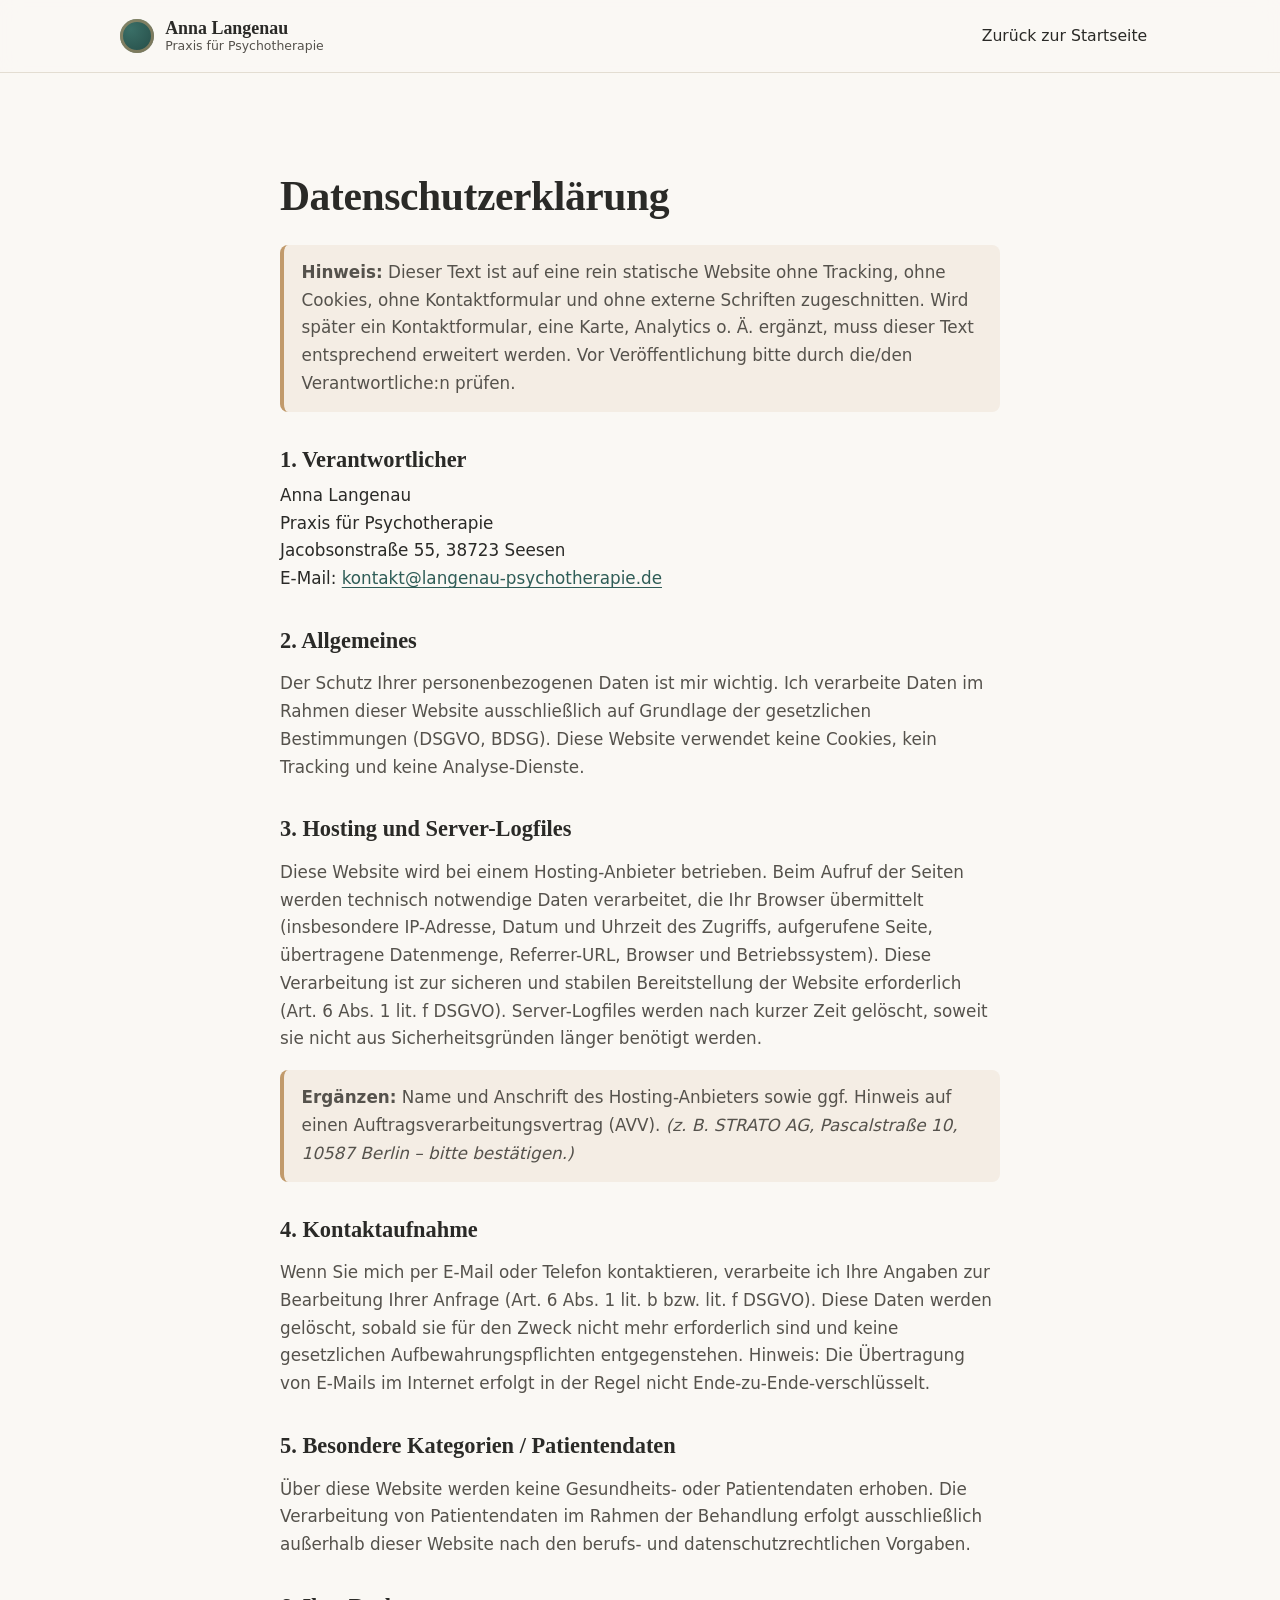
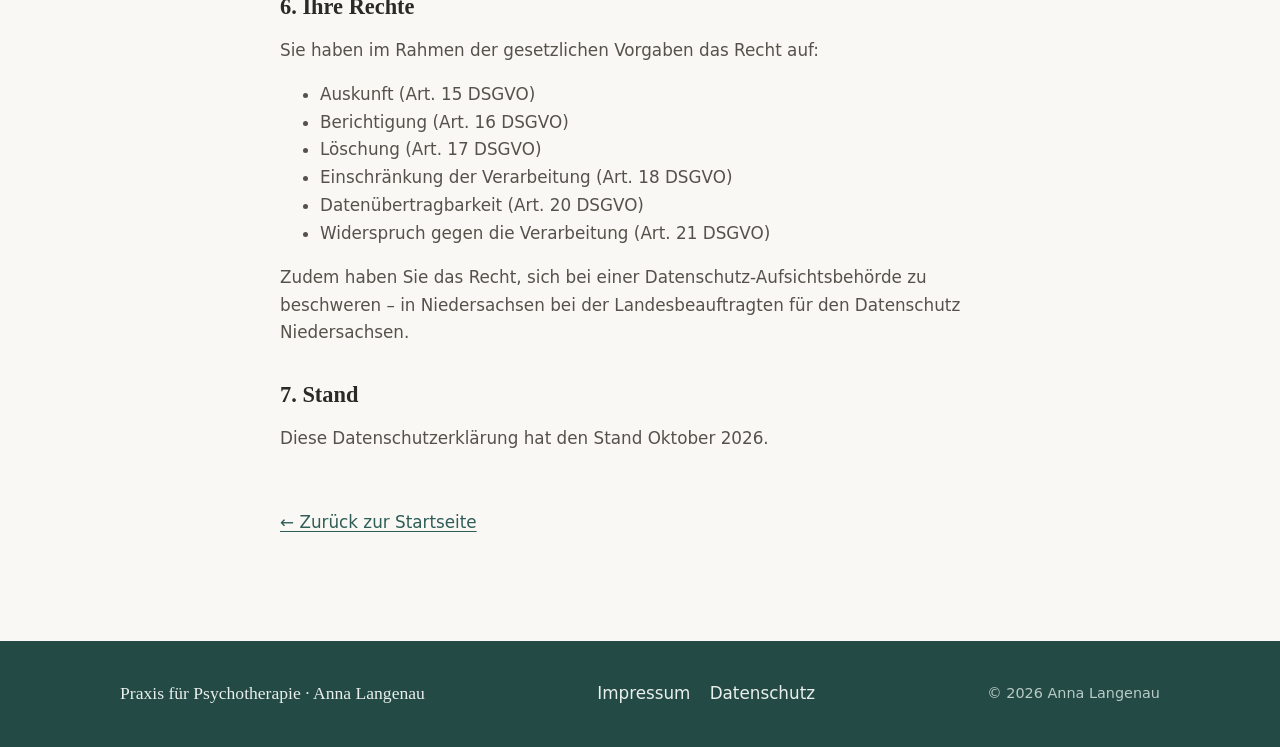
==== datenschutz.html @ 9ec51051 "Statische Website: Startseite, Impressum, Datenschutz Dependency-freier HTML/CSS/JS-Nachbau der Prax" ====
<!DOCTYPE html>
<html lang="de">
<head>
  <meta charset="UTF-8" />
  <meta name="viewport" content="width=device-width, initial-scale=1.0" />
  <title>Datenschutz · Praxis für Psychotherapie Anna Langenau</title>
  <meta name="description" content="Datenschutzerklärung der Praxis für Psychotherapie Anna Langenau, Seesen." />
  <meta name="robots" content="index, follow" />
  <meta name="theme-color" content="#2f5d57" />
  <link rel="icon" href="assets/favicon.svg" type="image/svg+xml" />
  <link rel="stylesheet" href="css/style.css" />
</head>
<body>
  <a class="skip-link" href="#main">Zum Inhalt springen</a>

  <header class="site-header" id="top">
    <div class="wrap header-inner">
      <a class="brand" href="index.html" aria-label="Zur Startseite">
        <span class="brand-mark" aria-hidden="true"></span>
        <span class="brand-text">
          <strong>Anna Langenau</strong>
          <small>Praxis für Psychotherapie</small>
        </span>
      </a>
      <nav class="site-nav" aria-label="Hauptnavigation">
        <ul><li><a href="index.html">Zurück zur Startseite</a></li></ul>
      </nav>
    </div>
  </header>

  <main id="main" class="legal">
    <div class="wrap">
      <h1>Datenschutzerklärung</h1>

      <p class="todo">
        <strong>Hinweis:</strong> Dieser Text ist auf eine rein statische Website
        ohne Tracking, ohne Cookies, ohne Kontaktformular und ohne externe Schriften
        zugeschnitten. Wird später ein Kontaktformular, eine Karte, Analytics o.&nbsp;Ä.
        ergänzt, muss dieser Text entsprechend erweitert werden. Vor Veröffentlichung
        bitte durch die/den Verantwortliche:n prüfen.
      </p>

      <h2>1. Verantwortlicher</h2>
      <address>
        Anna Langenau<br />
        Praxis für Psychotherapie<br />
        Jacobsonstraße 55, 38723 Seesen<br />
        E-Mail: <a href="mailto:kontakt@langenau-psychotherapie.de">kontakt@langenau-psychotherapie.de</a>
      </address>

      <h2>2. Allgemeines</h2>
      <p>
        Der Schutz Ihrer personenbezogenen Daten ist mir wichtig. Ich verarbeite Daten
        im Rahmen dieser Website ausschließlich auf Grundlage der gesetzlichen
        Bestimmungen (DSGVO, BDSG). Diese Website verwendet keine Cookies, kein
        Tracking und keine Analyse-Dienste.
      </p>

      <h2>3. Hosting und Server-Logfiles</h2>
      <p>
        Diese Website wird bei einem Hosting-Anbieter betrieben. Beim Aufruf der Seiten
        werden technisch notwendige Daten verarbeitet, die Ihr Browser übermittelt
        (insbesondere IP-Adresse, Datum und Uhrzeit des Zugriffs, aufgerufene Seite,
        übertragene Datenmenge, Referrer-URL, Browser und Betriebssystem). Diese
        Verarbeitung ist zur sicheren und stabilen Bereitstellung der Website
        erforderlich (Art.&nbsp;6 Abs.&nbsp;1 lit.&nbsp;f DSGVO). Server-Logfiles werden
        nach kurzer Zeit gelöscht, soweit sie nicht aus Sicherheitsgründen länger
        benötigt werden.
      </p>
      <p class="todo">
        <strong>Ergänzen:</strong> Name und Anschrift des Hosting-Anbieters sowie ggf.
        Hinweis auf einen Auftragsverarbeitungsvertrag (AVV).
        <em>(z.&nbsp;B. STRATO AG, Pascalstraße 10, 10587 Berlin – bitte bestätigen.)</em>
      </p>

      <h2>4. Kontaktaufnahme</h2>
      <p>
        Wenn Sie mich per E-Mail oder Telefon kontaktieren, verarbeite ich Ihre Angaben
        zur Bearbeitung Ihrer Anfrage (Art.&nbsp;6 Abs.&nbsp;1 lit.&nbsp;b bzw.
        lit.&nbsp;f DSGVO). Diese Daten werden gelöscht, sobald sie für den Zweck nicht
        mehr erforderlich sind und keine gesetzlichen Aufbewahrungspflichten
        entgegenstehen. Hinweis: Die Übertragung von E-Mails im Internet erfolgt in der
        Regel nicht Ende-zu-Ende-verschlüsselt.
      </p>

      <h2>5. Besondere Kategorien / Patientendaten</h2>
      <p>
        Über diese Website werden keine Gesundheits- oder Patientendaten erhoben. Die
        Verarbeitung von Patientendaten im Rahmen der Behandlung erfolgt ausschließlich
        außerhalb dieser Website nach den berufs- und datenschutzrechtlichen Vorgaben.
      </p>

      <h2>6. Ihre Rechte</h2>
      <p>Sie haben im Rahmen der gesetzlichen Vorgaben das Recht auf:</p>
      <ul>
        <li>Auskunft (Art.&nbsp;15 DSGVO)</li>
        <li>Berichtigung (Art.&nbsp;16 DSGVO)</li>
        <li>Löschung (Art.&nbsp;17 DSGVO)</li>
        <li>Einschränkung der Verarbeitung (Art.&nbsp;18 DSGVO)</li>
        <li>Datenübertragbarkeit (Art.&nbsp;20 DSGVO)</li>
        <li>Widerspruch gegen die Verarbeitung (Art.&nbsp;21 DSGVO)</li>
      </ul>
      <p>
        Zudem haben Sie das Recht, sich bei einer Datenschutz-Aufsichtsbehörde zu
        beschweren – in Niedersachsen bei der Landesbeauftragten für den Datenschutz
        Niedersachsen.
      </p>

      <h2>7. Stand</h2>
      <p>Diese Datenschutzerklärung hat den Stand Oktober 2026.</p>

      <a class="back-link" href="index.html">&larr; Zurück zur Startseite</a>
    </div>
  </main>

  <footer class="site-footer">
    <div class="wrap footer-inner">
      <p class="footer-brand">Praxis für Psychotherapie · Anna Langenau</p>
      <nav aria-label="Rechtliches">
        <ul class="footer-nav">
          <li><a href="impressum.html">Impressum</a></li>
          <li><a href="datenschutz.html">Datenschutz</a></li>
        </ul>
      </nav>
      <p class="footer-copy">&copy; <span id="year">2026</span> Anna Langenau</p>
    </div>
  </footer>
  <script src="js/main.js" defer></script>
</body>
</html>
---- css/style.css ----
/* ============================================================
   Praxis für Psychotherapie – Anna Langenau
   Statisches Stylesheet, dependency-frei (keine externen Fonts/CDNs).
   ============================================================ */

:root {
  /* Farbwelt: warm, ruhig, vertrauensvoll */
  --paper:      #faf8f4;
  --paper-2:    #f1ece3;
  --ink:        #2a2a27;
  --ink-soft:   #55524c;
  --primary:    #2f5d57;   /* gedämpftes Tannengrün */
  --primary-d:  #244a45;
  --primary-l:  #3a6f67;
  --accent:     #c19a6b;   /* warmer Sand */
  --line:       #e3ddd2;
  --white:      #ffffff;

  --maxw: 1080px;
  --radius: 14px;
  --shadow: 0 1px 2px rgba(42,42,39,.05), 0 8px 24px rgba(42,42,39,.06);

  --serif: "Iowan Old Style", "Palatino Linotype", Palatino, Georgia, "Times New Roman", serif;
  --sans: system-ui, -apple-system, "Segoe UI", Roboto, "Helvetica Neue", Arial, sans-serif;
}

@media (prefers-color-scheme: dark) {
  :root {
    --paper:    #1b1f1e;
    --paper-2:  #232a28;
    --ink:      #ece8e1;
    --ink-soft: #b9b4aa;
    --primary:  #7fb3aa;
    --primary-d:#6aa49a;
    --primary-l:#8fc0b7;
    --accent:   #d4ac7c;
    --line:     #343c3a;
    --white:    #232a28;
    --shadow: 0 1px 2px rgba(0,0,0,.3), 0 8px 24px rgba(0,0,0,.35);
  }
}

* { box-sizing: border-box; }

html { scroll-behavior: smooth; }
@media (prefers-reduced-motion: reduce) {
  html { scroll-behavior: auto; }
  * { animation: none !important; transition: none !important; }
}

body {
  margin: 0;
  font-family: var(--sans);
  color: var(--ink);
  background: var(--paper);
  line-height: 1.65;
  font-size: 1.05rem;
  -webkit-font-smoothing: antialiased;
  text-rendering: optimizeLegibility;
}

.wrap { width: 100%; max-width: var(--maxw); margin-inline: auto; padding-inline: 1.25rem; }

h1, h2, h3 { font-family: var(--serif); font-weight: 600; line-height: 1.15; color: var(--ink); }
h1 { font-size: clamp(2.1rem, 5vw, 3.4rem); letter-spacing: -.01em; }
h2 { font-size: clamp(1.6rem, 3.4vw, 2.3rem); margin: 0 0 .4em; }
h3 { font-size: 1.3rem; margin: 0 0 .5rem; }

a { color: var(--primary); text-underline-offset: 3px; }
a:hover { color: var(--primary-d); }

:focus-visible { outline: 3px solid var(--accent); outline-offset: 3px; border-radius: 4px; }

.eyebrow {
  text-transform: uppercase;
  letter-spacing: .14em;
  font-size: .78rem;
  font-weight: 600;
  color: var(--primary);
  margin: 0 0 .6rem;
}

/* ---------- Skip link ---------- */
.skip-link {
  position: absolute; left: -999px; top: 0; z-index: 100;
  background: var(--primary); color: #fff; padding: .7rem 1.1rem; border-radius: 0 0 8px 0;
}
.skip-link:focus { left: 0; }

/* ---------- Header ---------- */
.site-header {
  position: sticky; top: 0; z-index: 50;
  background: color-mix(in srgb, var(--paper) 88%, transparent);
  backdrop-filter: saturate(140%) blur(10px);
  border-bottom: 1px solid var(--line);
}
.header-inner { display: flex; align-items: center; justify-content: space-between; min-height: 72px; gap: 1rem; }

.brand { display: inline-flex; align-items: center; gap: .7rem; text-decoration: none; color: var(--ink); }
.brand-mark { width: 34px; height: 34px; border-radius: 50%;
  background: radial-gradient(circle at 32% 30%, var(--primary-l), var(--primary-d));
  box-shadow: inset 0 0 0 3px color-mix(in srgb, var(--accent) 55%, transparent); flex: none; }
.brand-text { display: flex; flex-direction: column; line-height: 1.1; }
.brand-text strong { font-family: var(--serif); font-size: 1.12rem; }
.brand-text small { color: var(--ink-soft); font-size: .78rem; }

.site-nav ul { list-style: none; display: flex; gap: .35rem; margin: 0; padding: 0; align-items: center; }
.site-nav a { text-decoration: none; color: var(--ink); padding: .55rem .8rem; border-radius: 8px; font-size: .98rem; }
.site-nav a:hover { background: var(--paper-2); color: var(--primary-d); }
.site-nav .nav-cta {
  background: var(--primary); color: #fff; margin-left: .3rem;
}
.site-nav .nav-cta:hover { background: var(--primary-d); color: #fff; }

.nav-toggle { display: none; background: none; border: 0; cursor: pointer; width: 44px; height: 44px; padding: 10px; }
.nav-toggle span { display: block; height: 2px; background: var(--ink); border-radius: 2px; margin: 5px 0; transition: transform .25s, opacity .25s; }
.nav-toggle[aria-expanded="true"] span:nth-child(1) { transform: translateY(7px) rotate(45deg); }
.nav-toggle[aria-expanded="true"] span:nth-child(2) { opacity: 0; }
.nav-toggle[aria-expanded="true"] span:nth-child(3) { transform: translateY(-7px) rotate(-45deg); }

/* ---------- Hero ---------- */
.hero {
  background:
    radial-gradient(1200px 500px at 80% -10%, color-mix(in srgb, var(--primary) 14%, transparent), transparent 60%),
    linear-gradient(180deg, var(--paper), var(--paper));
  padding: clamp(3rem, 8vw, 6.5rem) 0 clamp(2.5rem, 6vw, 5rem);
}
.hero-inner { max-width: 760px; }
.hero h1 { margin: 0 0 1.1rem; }
.lead { font-size: clamp(1.1rem, 2vw, 1.3rem); color: var(--ink-soft); max-width: 60ch; margin: 0 0 1.8rem; }
.hero-actions { display: flex; flex-wrap: wrap; gap: .8rem; }

.btn { display: inline-block; padding: .85rem 1.4rem; border-radius: 999px; font-weight: 600;
  text-decoration: none; transition: transform .15s, background .2s, box-shadow .2s; border: 1.5px solid transparent; }
.btn:active { transform: translateY(1px); }
.btn-primary { background: var(--primary); color: #fff; box-shadow: var(--shadow); }
.btn-primary:hover { background: var(--primary-d); color: #fff; }
.btn-ghost { border-color: var(--line); color: var(--ink); background: var(--white); }
.btn-ghost:hover { border-color: var(--primary); color: var(--primary-d); }

/* ---------- Sections ---------- */
.section { padding: clamp(3rem, 7vw, 5.5rem) 0; }
.section-alt { background: var(--paper-2); }
.section-head { max-width: 60ch; margin: 0 0 2.4rem; }

/* ---------- Cards ---------- */
.cards { display: grid; gap: 1.4rem; grid-template-columns: repeat(auto-fit, minmax(280px, 1fr)); }
.card {
  background: var(--white); border: 1px solid var(--line); border-radius: var(--radius);
  padding: 1.8rem 1.6rem; box-shadow: var(--shadow); position: relative; overflow: hidden;
}
.card::before { content: ""; position: absolute; inset: 0 0 auto 0; height: 4px;
  background: linear-gradient(90deg, var(--primary), var(--accent)); }
.card h3 { color: var(--primary-d); margin-top: .3rem; }
.card p { margin: 0 0 .9rem; color: var(--ink-soft); }
.card p:last-child { margin-bottom: 0; }

/* ---------- Über mich ---------- */
.about { display: grid; gap: 2.4rem; grid-template-columns: 1.6fr 1fr; align-items: start; }
.about-text p { color: var(--ink-soft); }
.about-aside { background: var(--white); border: 1px solid var(--line); border-radius: var(--radius);
  padding: 1.6rem; box-shadow: var(--shadow); }
.about-aside h3 { color: var(--primary-d); }
.facts { list-style: none; margin: 0; padding: 0; }
.facts li { padding: .6rem 0; border-bottom: 1px solid var(--line); font-size: .98rem; color: var(--ink-soft); }
.facts li:last-child { border-bottom: 0; }
.facts strong { color: var(--ink); display: block; }

/* ---------- Kontakt ---------- */
.contact-note { background: color-mix(in srgb, var(--accent) 16%, var(--white));
  border: 1px solid color-mix(in srgb, var(--accent) 40%, var(--line));
  border-radius: var(--radius); padding: 1rem 1.3rem; margin-bottom: 2rem; }
.contact-note p { margin: 0; }
.contact-grid { display: grid; gap: 1.4rem; grid-template-columns: repeat(auto-fit, minmax(280px, 1fr)); }
.location { background: var(--white); border: 1px solid var(--line); border-radius: var(--radius);
  padding: 1.8rem 1.6rem; box-shadow: var(--shadow); }
.location h3 { color: var(--primary-d); }
.location address { font-style: normal; color: var(--ink); margin-bottom: 1rem; font-size: 1.1rem; }
.loc-row { display: flex; gap: .8rem; align-items: baseline; margin: .3rem 0; }
.loc-label { min-width: 68px; color: var(--ink-soft); font-size: .85rem; text-transform: uppercase; letter-spacing: .06em; }
.loc-hint { margin: 1rem 0 0; font-size: .9rem; color: var(--ink-soft); }
.location.is-placeholder { border-style: dashed; opacity: .9; }
.location.is-placeholder em { color: var(--ink-soft); }

/* ---------- Footer ---------- */
.site-footer { background: var(--primary-d); color: #e9efed; padding: 2.4rem 0; margin-top: 2rem; }
.footer-inner { display: flex; flex-wrap: wrap; gap: 1rem; align-items: center; justify-content: space-between; }
.footer-brand { font-family: var(--serif); margin: 0; font-size: 1.1rem; }
.footer-nav { list-style: none; display: flex; gap: 1.2rem; margin: 0; padding: 0; }
.footer-nav a { color: #e9efed; text-decoration: none; }
.footer-nav a:hover { text-decoration: underline; }
.footer-copy { margin: 0; color: #b9cbc7; font-size: .9rem; }

/* ---------- Legal pages ---------- */
.legal { padding: clamp(2.5rem, 6vw, 4.5rem) 0; }
.legal .wrap { max-width: 760px; }
.legal h1 { font-size: clamp(1.9rem, 4vw, 2.6rem); margin-bottom: 1.5rem; }
.legal h2 { font-size: 1.4rem; margin-top: 2.2rem; }
.legal p, .legal li { color: var(--ink-soft); }
.legal address { font-style: normal; color: var(--ink); }
.todo { background: color-mix(in srgb, var(--accent) 18%, var(--white));
  border-left: 4px solid var(--accent); padding: .9rem 1.1rem; border-radius: 8px; color: var(--ink); }
.back-link { display: inline-block; margin-top: 2.5rem; }

/* ---------- Mobile ---------- */
@media (max-width: 760px) {
  .nav-toggle { display: block; }
  .site-nav {
    position: fixed; inset: 72px 0 auto 0;
    background: var(--paper); border-bottom: 1px solid var(--line);
    transform: translateY(-120%); transition: transform .28s ease; box-shadow: var(--shadow);
  }
  .site-nav.open { transform: translateY(0); }
  .site-nav ul { flex-direction: column; align-items: stretch; padding: .8rem 1.25rem 1.2rem; gap: .2rem; }
  .site-nav a { padding: .85rem 1rem; }
  .site-nav .nav-cta { margin-left: 0; text-align: center; margin-top: .4rem; }
  .about { grid-template-columns: 1fr; }
}
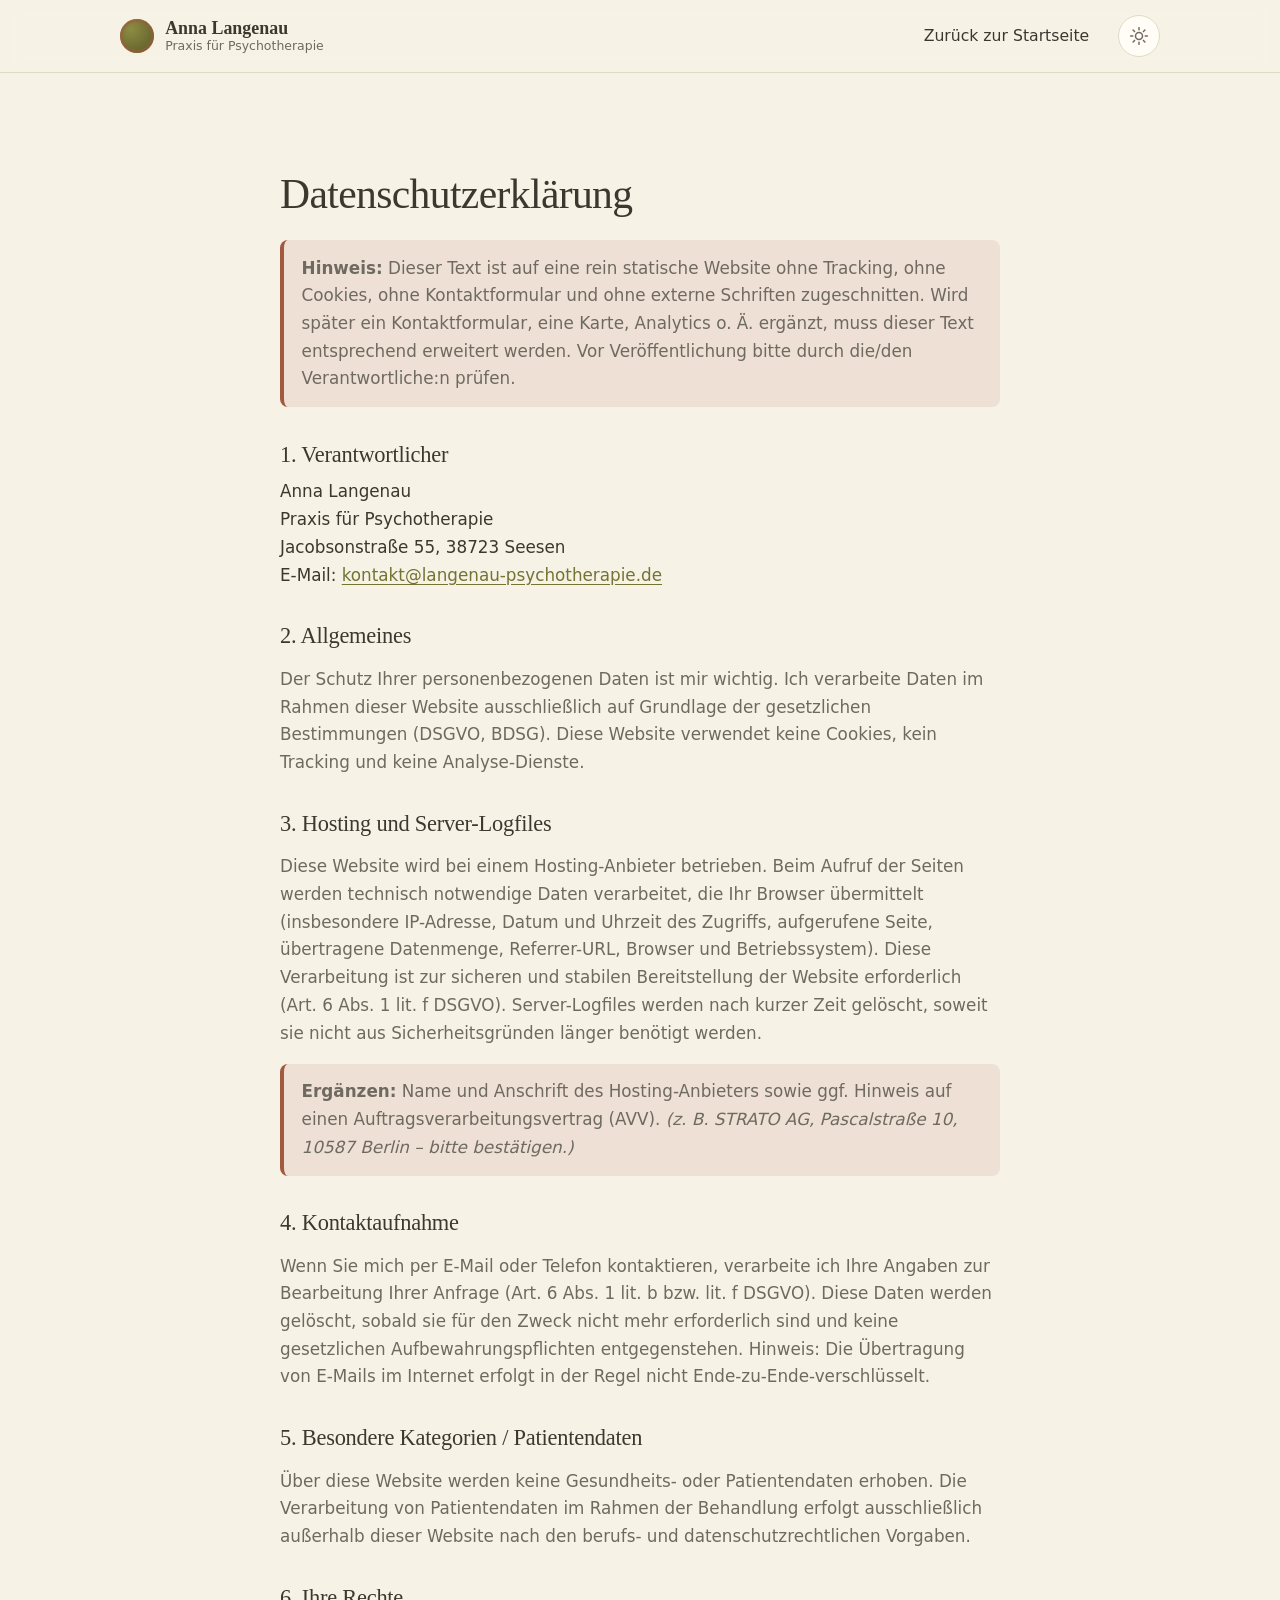
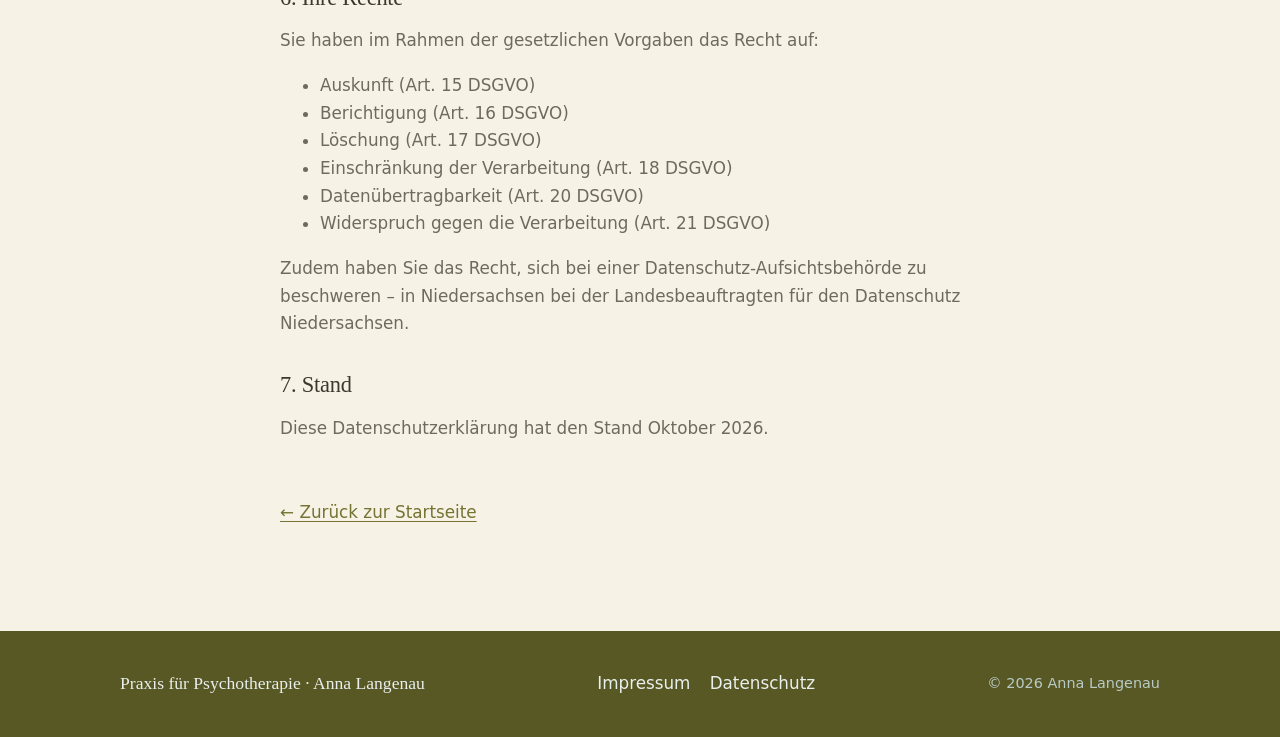
==== commit 2b145beb: "Feature: manueller Hell/Dunkel-Umschalter mit Speicherung - Theme-Toggle im Header (alle Seiten), So" ====
--- a/datenschutz.html
+++ b/datenschutz.html
@@ -6,9 +6,10 @@
   <title>Datenschutz · Praxis für Psychotherapie Anna Langenau</title>
   <meta name="description" content="Datenschutzerklärung der Praxis für Psychotherapie Anna Langenau, Seesen." />
   <meta name="robots" content="index, follow" />
-  <meta name="theme-color" content="#2f5d57" />
+  <meta name="theme-color" content="#747333" />
   <link rel="icon" href="assets/favicon.svg" type="image/svg+xml" />
   <link rel="stylesheet" href="css/style.css" />
+  <script>try{var t=localStorage.getItem("theme");if(t){document.documentElement.setAttribute("data-theme",t);}}catch(e){}</script>
 </head>
 <body>
   <a class="skip-link" href="#main">Zum Inhalt springen</a>
@@ -22,9 +23,15 @@
           <small>Praxis für Psychotherapie</small>
         </span>
       </a>
-      <nav class="site-nav" aria-label="Hauptnavigation">
-        <ul><li><a href="index.html">Zurück zur Startseite</a></li></ul>
-      </nav>
+      <div class="header-right">
+        <nav class="site-nav" aria-label="Hauptnavigation">
+          <ul><li><a href="index.html">Zurück zur Startseite</a></li></ul>
+        </nav>
+        <button class="theme-toggle" type="button" aria-label="Zwischen hellem und dunklem Design wechseln" title="Hell / Dunkel">
+          <svg class="icon-sun" viewBox="0 0 24 24" fill="none" stroke="currentColor" stroke-width="1.8" stroke-linecap="round" aria-hidden="true"><circle cx="12" cy="12" r="4.2"/><path d="M12 2v2.5M12 19.5V22M4.9 4.9l1.8 1.8M17.3 17.3l1.8 1.8M2 12h2.5M19.5 12H22M4.9 19.1l1.8-1.8M17.3 6.7l1.8-1.8"/></svg>
+          <svg class="icon-moon" viewBox="0 0 24 24" fill="none" stroke="currentColor" stroke-width="1.8" stroke-linecap="round" stroke-linejoin="round" aria-hidden="true"><path d="M20 14.5A8.5 8.5 0 1 1 9.5 4a6.6 6.6 0 0 0 10.5 10.5z"/></svg>
+        </button>
+      </div>
     </div>
   </header>
 
--- a/css/style.css
+++ b/css/style.css
@@ -1,44 +1,91 @@
 /* ============================================================
    Praxis für Psychotherapie – Anna Langenau
-   Statisches Stylesheet, dependency-frei (keine externen Fonts/CDNs).
+   Statisches Stylesheet, dependency-frei. Schriften lokal gehostet
+   (keine externen CDNs → DSGVO-sauber).
    ============================================================ */
 
+/* Fraunces – optischer Serif-Display-Font (SIL OFL), self-hosted. */
+@font-face {
+  font-family: "Fraunces";
+  font-style: normal;
+  font-weight: 400 600;
+  font-display: swap;
+  src: url("../assets/fonts/fraunces-latin.woff2") format("woff2");
+  unicode-range: U+0000-00FF, U+0131, U+0152-0153, U+02BB-02BC, U+02C6, U+02DA,
+    U+02DC, U+0304, U+0308, U+0329, U+2000-206F, U+20AC, U+2122, U+2191, U+2193,
+    U+2212, U+2215, U+FEFF, U+FFFD;
+}
+@font-face {
+  font-family: "Fraunces";
+  font-style: normal;
+  font-weight: 400 600;
+  font-display: swap;
+  src: url("../assets/fonts/fraunces-latin-ext.woff2") format("woff2");
+  unicode-range: U+0100-02BA, U+02BD-02C5, U+02C7-02CC, U+02CE-02D7, U+02DD-02FF,
+    U+0304, U+0308, U+0329, U+1D00-1DBF, U+1E00-1E9F, U+1EF2-1EFF, U+2020,
+    U+20A0-20AB, U+20AD-20C4, U+2113, U+2C60-2C7F, U+A720-A7FF;
+}
+
 :root {
-  /* Farbwelt: warm, ruhig, vertrauensvoll */
-  --paper:      #faf8f4;
-  --paper-2:    #f1ece3;
-  --ink:        #2a2a27;
-  --ink-soft:   #55524c;
-  --primary:    #2f5d57;   /* gedämpftes Tannengrün */
-  --primary-d:  #244a45;
-  --primary-l:  #3a6f67;
-  --accent:     #c19a6b;   /* warmer Sand */
-  --line:       #e3ddd2;
-  --white:      #ffffff;
+  /* Farbwelt der bisherigen Praxis-Seite: Olivgrün, Creme/Sand, Taupe, Ziegelrot */
+  --paper:      #f6f3e6;   /* Creme */
+  --paper-2:    #eae4d1;   /* Sand (alt. Abschnitte) */
+  --ink:        #3c382f;   /* dunkles Taupe (Überschriften/Text) */
+  --ink-soft:   #6f6a5f;   /* Taupe (#736d63) */
+  --primary:    #747333;   /* Olivgrün – Markenfarbe */
+  --primary-d:  #585824;
+  --primary-l:  #8d8c44;
+  --accent:     #a15a3f;   /* warmes Ziegelrot */
+  --line:       #e0d9c5;
+  --white:      #fffdf6;   /* warmes Weiß für Karten */
 
   --maxw: 1080px;
   --radius: 14px;
   --shadow: 0 1px 2px rgba(42,42,39,.05), 0 8px 24px rgba(42,42,39,.06);
 
-  --serif: "Iowan Old Style", "Palatino Linotype", Palatino, Georgia, "Times New Roman", serif;
+  --serif: "Fraunces", "Iowan Old Style", "Palatino Linotype", Palatino, Georgia, serif;
   --sans: system-ui, -apple-system, "Segoe UI", Roboto, "Helvetica Neue", Arial, sans-serif;
 }
 
+::selection { background: color-mix(in srgb, var(--primary) 26%, transparent); color: var(--ink); }
+
+/* Dunkel-Werte: automatisch nach OS-Vorgabe … */
 @media (prefers-color-scheme: dark) {
-  :root {
-    --paper:    #1b1f1e;
-    --paper-2:  #232a28;
-    --ink:      #ece8e1;
-    --ink-soft: #b9b4aa;
-    --primary:  #7fb3aa;
-    --primary-d:#6aa49a;
-    --primary-l:#8fc0b7;
-    --accent:   #d4ac7c;
-    --line:     #343c3a;
-    --white:    #232a28;
-    --shadow: 0 1px 2px rgba(0,0,0,.3), 0 8px 24px rgba(0,0,0,.35);
+  :root:not([data-theme="light"]) {
+    --paper:    #1c1b16;
+    --paper-2:  #24231c;
+    --ink:      #ece7d8;
+    --ink-soft: #b7b0a0;
+    --primary:  #b9b86a;
+    --primary-d: #a9a85c;
+    --primary-l: #c7c67d;
+    --accent:   #d08a6b;
+    --line:     #38362b;
+    --white:    #24231c;
+    --shadow: 0 1px 2px rgba(0,0,0,.3), 0 10px 30px rgba(0,0,0,.4);
   }
 }
+/* … und manuell per Umschalter erzwungen. */
+:root[data-theme="dark"] {
+  --paper:    #1c1b16;
+  --paper-2:  #24231c;
+  --ink:      #ece7d8;
+  --ink-soft: #b7b0a0;
+  --primary:  #b9b86a;
+  --primary-d: #a9a85c;
+  --primary-l: #c7c67d;
+  --accent:   #d08a6b;
+  --line:     #38362b;
+  --white:    #24231c;
+  --shadow: 0 1px 2px rgba(0,0,0,.3), 0 10px 30px rgba(0,0,0,.4);
+}
+/* Auf hellem Oliv (Dunkelmodus) dunkler Button-Text für Kontrast. */
+@media (prefers-color-scheme: dark) {
+  :root:not([data-theme="light"]) .btn-primary,
+  :root:not([data-theme="light"]) .site-nav .nav-cta { color: #1c1b16; }
+}
+:root[data-theme="dark"] .btn-primary,
+:root[data-theme="dark"] .site-nav .nav-cta { color: #1c1b16; }
 
 * { box-sizing: border-box; }
 
@@ -61,10 +108,12 @@
 
 .wrap { width: 100%; max-width: var(--maxw); margin-inline: auto; padding-inline: 1.25rem; }
 
-h1, h2, h3 { font-family: var(--serif); font-weight: 600; line-height: 1.15; color: var(--ink); }
-h1 { font-size: clamp(2.1rem, 5vw, 3.4rem); letter-spacing: -.01em; }
-h2 { font-size: clamp(1.6rem, 3.4vw, 2.3rem); margin: 0 0 .4em; }
-h3 { font-size: 1.3rem; margin: 0 0 .5rem; }
+h1, h2, h3 { font-family: var(--serif); font-optical-sizing: auto; color: var(--ink); }
+h1 { font-weight: 500; font-size: clamp(2.5rem, 6vw, 4.4rem); line-height: 1.04;
+  letter-spacing: -.015em; font-variation-settings: "opsz" 144, "SOFT" 0; }
+h2 { font-weight: 500; font-size: clamp(1.75rem, 3.6vw, 2.6rem); line-height: 1.1;
+  letter-spacing: -.01em; margin: 0 0 .5em; font-variation-settings: "opsz" 72; }
+h3 { font-weight: 600; font-size: 1.35rem; line-height: 1.2; margin: 0 0 .5rem; }
 
 a { color: var(--primary); text-underline-offset: 3px; }
 a:hover { color: var(--primary-d); }
@@ -72,13 +121,11 @@
 :focus-visible { outline: 3px solid var(--accent); outline-offset: 3px; border-radius: 4px; }
 
 .eyebrow {
-  text-transform: uppercase;
-  letter-spacing: .14em;
-  font-size: .78rem;
-  font-weight: 600;
-  color: var(--primary);
-  margin: 0 0 .6rem;
-}
+  display: inline-flex; align-items: center; gap: .65rem;
+  font-size: .92rem; font-weight: 600; color: var(--primary-d);
+  margin: 0 0 1rem; font-style: italic; font-family: var(--serif);
+}
+.eyebrow::before { content: ""; width: 30px; height: 1.5px; background: var(--primary); flex: none; }
 
 /* ---------- Skip link ---------- */
 .skip-link {
@@ -112,6 +159,25 @@
 }
 .site-nav .nav-cta:hover { background: var(--primary-d); color: #fff; }
 
+/* Hell/Dunkel-Umschalter */
+.theme-toggle {
+  display: inline-grid; place-items: center; width: 42px; height: 42px;
+  border: 1px solid var(--line); border-radius: 50%; background: var(--white);
+  color: var(--ink-soft); cursor: pointer; flex: none; transition: color .2s, border-color .2s, background .2s;
+}
+.theme-toggle:hover { color: var(--primary-d); border-color: color-mix(in srgb, var(--primary) 45%, var(--line)); }
+.theme-toggle svg { width: 20px; height: 20px; }
+.theme-toggle .icon-moon { display: none; }
+.theme-toggle .icon-sun { display: block; }
+/* Im Dunkelmodus Mond statt Sonne zeigen (auto + manuell). */
+@media (prefers-color-scheme: dark) {
+  :root:not([data-theme="light"]) .theme-toggle .icon-sun { display: none; }
+  :root:not([data-theme="light"]) .theme-toggle .icon-moon { display: block; }
+}
+:root[data-theme="dark"] .theme-toggle .icon-sun { display: none; }
+:root[data-theme="dark"] .theme-toggle .icon-moon { display: block; }
+.header-right { display: flex; align-items: center; gap: 1rem; }
+
 .nav-toggle { display: none; background: none; border: 0; cursor: pointer; width: 44px; height: 44px; padding: 10px; }
 .nav-toggle span { display: block; height: 2px; background: var(--ink); border-radius: 2px; margin: 5px 0; transition: transform .25s, opacity .25s; }
 .nav-toggle[aria-expanded="true"] span:nth-child(1) { transform: translateY(7px) rotate(45deg); }
@@ -125,8 +191,15 @@
     linear-gradient(180deg, var(--paper), var(--paper));
   padding: clamp(3rem, 8vw, 6.5rem) 0 clamp(2.5rem, 6vw, 5rem);
 }
-.hero-inner { max-width: 760px; }
+.hero-inner { display: grid; grid-template-columns: 1.05fr .95fr; gap: clamp(1.5rem, 4vw, 3.5rem); align-items: center; }
+.hero-text { max-width: 36rem; }
 .hero h1 { margin: 0 0 1.1rem; }
+.hero-media { margin: 0; }
+.hero-media img {
+  width: 100%; height: auto; display: block;
+  /* Bilder sind oval freigestellt (transparentes PNG) – kein Rahmen nötig. */
+  filter: drop-shadow(0 18px 34px color-mix(in srgb, var(--primary-d) 20%, transparent));
+}
 .lead { font-size: clamp(1.1rem, 2vw, 1.3rem); color: var(--ink-soft); max-width: 60ch; margin: 0 0 1.8rem; }
 .hero-actions { display: flex; flex-wrap: wrap; gap: .8rem; }
 
@@ -148,15 +221,25 @@
 .card {
   background: var(--white); border: 1px solid var(--line); border-radius: var(--radius);
   padding: 1.8rem 1.6rem; box-shadow: var(--shadow); position: relative; overflow: hidden;
-}
-.card::before { content: ""; position: absolute; inset: 0 0 auto 0; height: 4px;
-  background: linear-gradient(90deg, var(--primary), var(--accent)); }
+  transition: border-color .3s ease, box-shadow .3s ease;
+}
+.card:hover { border-color: color-mix(in srgb, var(--primary) 45%, var(--line)); }
+.card-media { margin: 0 0 1rem; height: 150px; display: flex; align-items: center; justify-content: center; }
+.card-media img { max-height: 150px; width: auto; max-width: 80%; display: block;
+  filter: drop-shadow(0 10px 20px color-mix(in srgb, var(--primary-d) 16%, transparent)); }
 .card h3 { color: var(--primary-d); margin-top: .3rem; }
 .card p { margin: 0 0 .9rem; color: var(--ink-soft); }
 .card p:last-child { margin-bottom: 0; }
 
 /* ---------- Über mich ---------- */
-.about { display: grid; gap: 2.4rem; grid-template-columns: 1.6fr 1fr; align-items: start; }
+.about { display: grid; gap: 2.4rem 2.8rem; align-items: start;
+  grid-template-columns: minmax(220px, 300px) 1fr;
+  grid-template-areas: "photo text" "photo aside"; }
+.about-photo { grid-area: photo; margin: 0; position: sticky; top: 90px; }
+.about-photo img { width: 100%; height: auto; display: block;
+  filter: drop-shadow(0 16px 30px color-mix(in srgb, var(--primary-d) 18%, transparent)); }
+.about-text { grid-area: text; }
+.about-aside { grid-area: aside; }
 .about-text p { color: var(--ink-soft); }
 .about-aside { background: var(--white); border: 1px solid var(--line); border-radius: var(--radius);
   padding: 1.6rem; box-shadow: var(--shadow); }
@@ -202,6 +285,14 @@
   border-left: 4px solid var(--accent); padding: .9rem 1.1rem; border-radius: 8px; color: var(--ink); }
 .back-link { display: inline-block; margin-top: 2.5rem; }
 
+/* ---------- Ein orchestrierter Einstieg beim Laden (nur Hero) ---------- */
+@keyframes rise { from { opacity: 0; transform: translateY(22px); } to { opacity: 1; transform: none; } }
+.hero-text { animation: rise .8s cubic-bezier(.22,.61,.36,1) both; }
+.hero-media { animation: rise .9s cubic-bezier(.22,.61,.36,1) .15s both; }
+@media (prefers-reduced-motion: reduce) {
+  .hero-text, .hero-media { animation: none; }
+}
+
 /* ---------- Mobile ---------- */
 @media (max-width: 760px) {
   .nav-toggle { display: block; }
@@ -214,5 +305,8 @@
   .site-nav ul { flex-direction: column; align-items: stretch; padding: .8rem 1.25rem 1.2rem; gap: .2rem; }
   .site-nav a { padding: .85rem 1rem; }
   .site-nav .nav-cta { margin-left: 0; text-align: center; margin-top: .4rem; }
-  .about { grid-template-columns: 1fr; }
-}
+  .hero-inner { grid-template-columns: 1fr; }
+  .hero-media { order: -1; }
+  .about { grid-template-columns: 1fr; grid-template-areas: "photo" "text" "aside"; }
+  .about-photo { position: static; max-width: 320px; }
+}
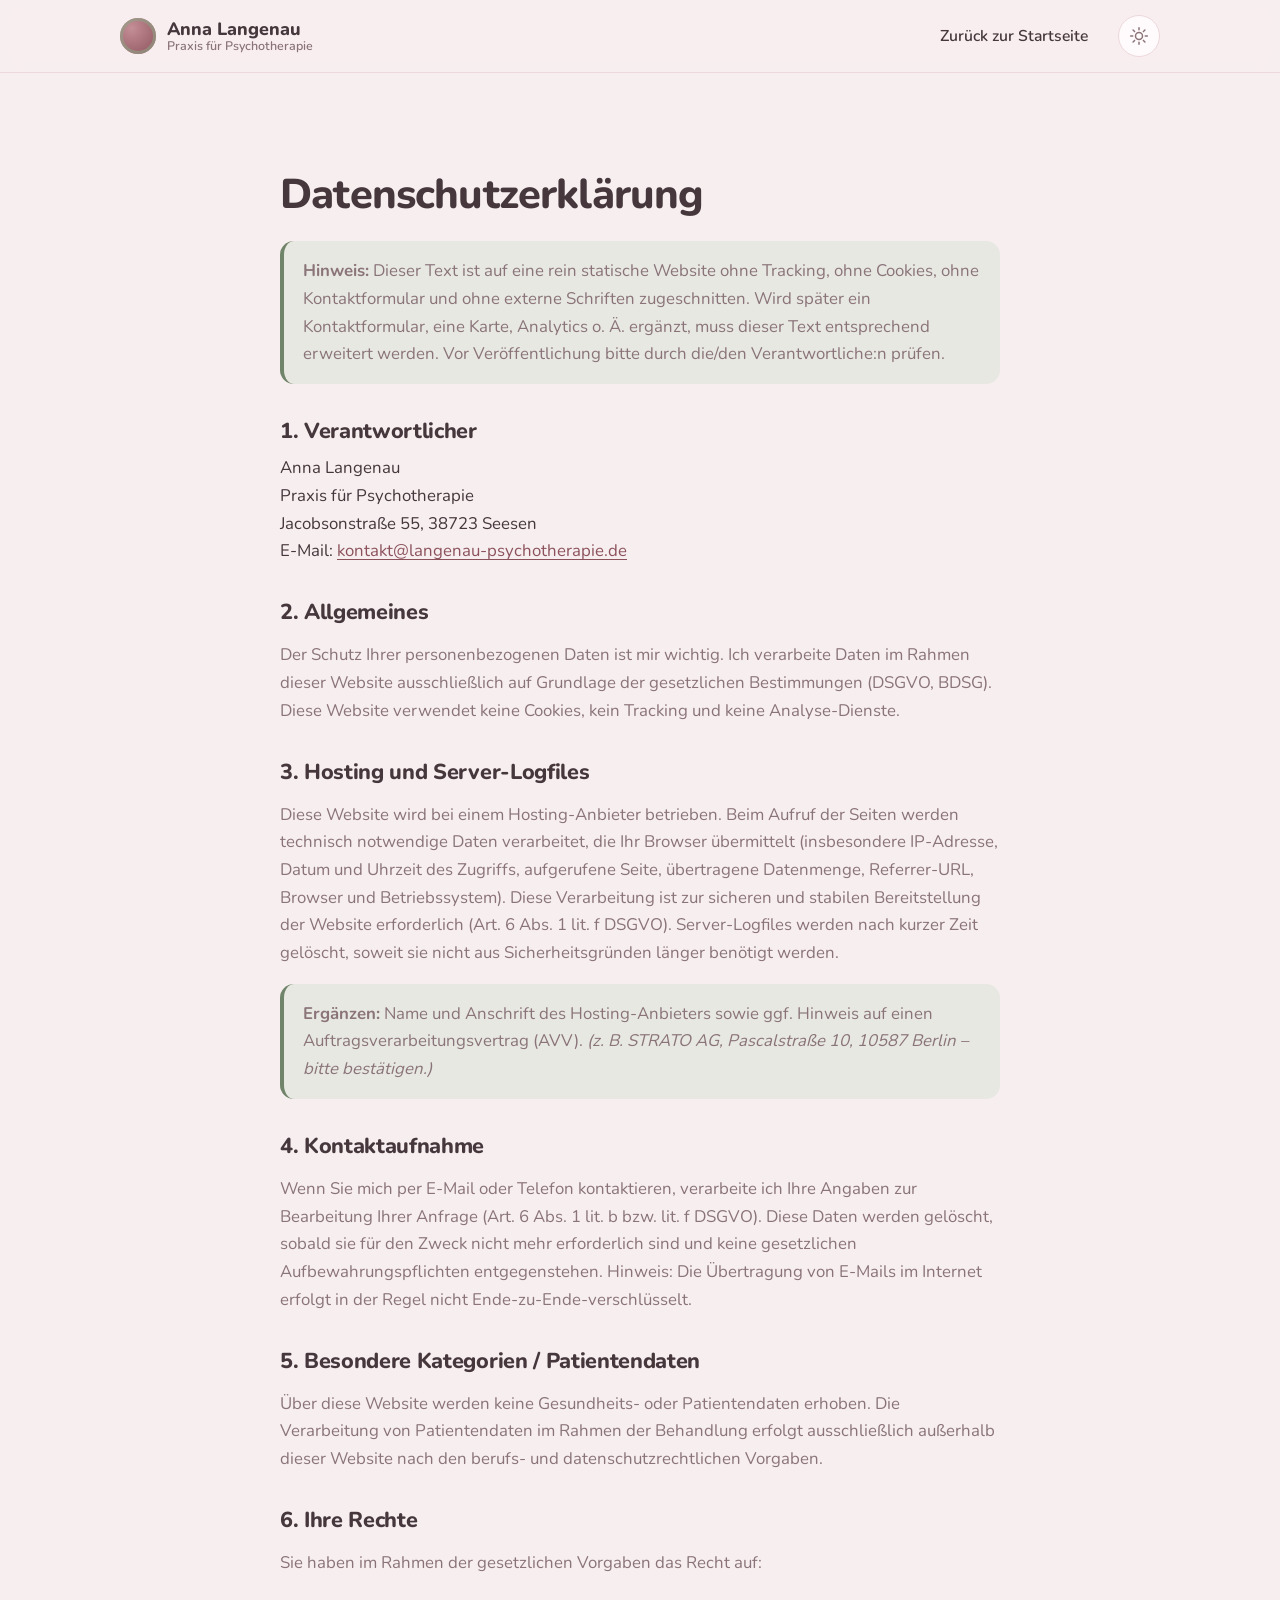
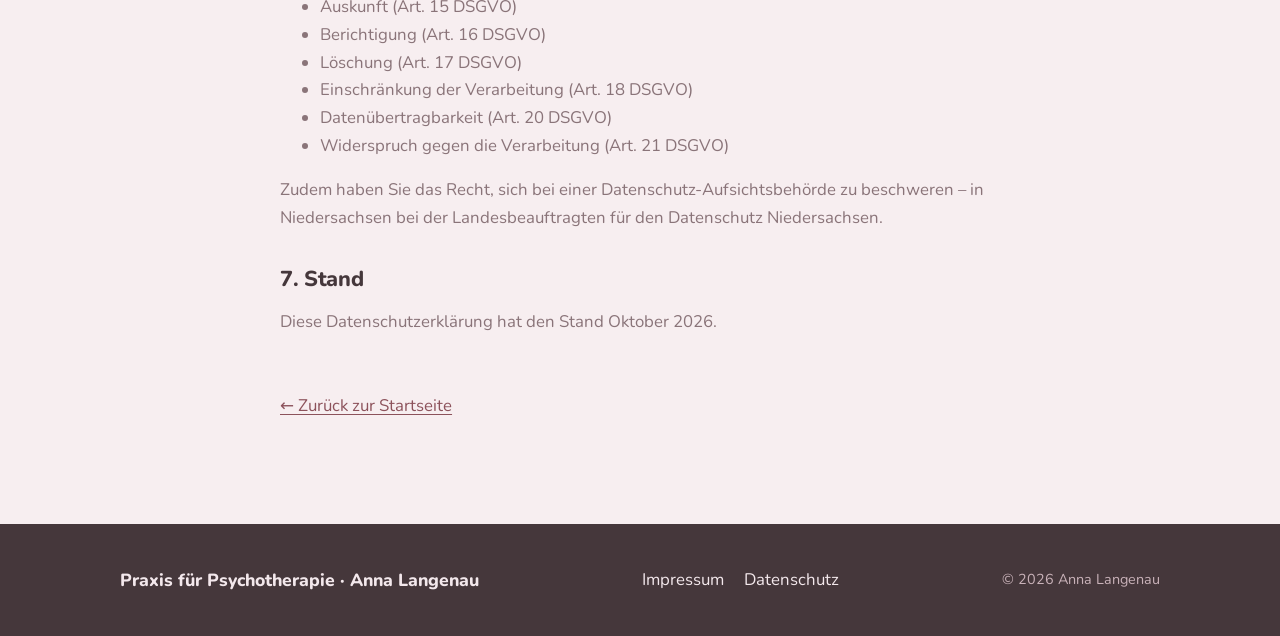
==== commit 15d77534: "Design "Geborgen": Blush & Salbei, Nunito, weiche Rundungen - Farbwelt auf Altrosa (Marke) + Salbei " ====
--- a/datenschutz.html
+++ b/datenschutz.html
@@ -5,8 +5,8 @@
   <meta name="viewport" content="width=device-width, initial-scale=1.0" />
   <title>Datenschutz · Praxis für Psychotherapie Anna Langenau</title>
   <meta name="description" content="Datenschutzerklärung der Praxis für Psychotherapie Anna Langenau, Seesen." />
-  <meta name="robots" content="index, follow" />
-  <meta name="theme-color" content="#747333" />
+  <meta name="robots" content="noindex, nofollow" /> <!-- VORSCHAU: vor Go-Live auf "index, follow" zurücksetzen -->
+  <meta name="theme-color" content="#a86b74" />
   <link rel="icon" href="assets/favicon.svg" type="image/svg+xml" />
   <link rel="stylesheet" href="css/style.css" />
   <script>try{var t=localStorage.getItem("theme");if(t){document.documentElement.setAttribute("data-theme",t);}}catch(e){}</script>
--- a/css/style.css
+++ b/css/style.css
@@ -1,91 +1,106 @@
 /* ============================================================
    Praxis für Psychotherapie – Anna Langenau
-   Statisches Stylesheet, dependency-frei. Schriften lokal gehostet
-   (keine externen CDNs → DSGVO-sauber).
+   Entwurf „Geborgen“: weiche Rundungen, Blush & Salbei, Nunito.
+   Statisch, dependency-frei. Schriften lokal gehostet (DSGVO-sauber).
    ============================================================ */
 
-/* Fraunces – optischer Serif-Display-Font (SIL OFL), self-hosted. */
+/* Nunito – freundliche Rundgrotesk (SIL OFL), self-hosted, variabel 400–800. */
 @font-face {
-  font-family: "Fraunces";
+  font-family: "Nunito";
   font-style: normal;
-  font-weight: 400 600;
+  font-weight: 400 800;
   font-display: swap;
-  src: url("../assets/fonts/fraunces-latin.woff2") format("woff2");
+  src: url("../assets/fonts/nunito-latin.woff2") format("woff2");
   unicode-range: U+0000-00FF, U+0131, U+0152-0153, U+02BB-02BC, U+02C6, U+02DA,
     U+02DC, U+0304, U+0308, U+0329, U+2000-206F, U+20AC, U+2122, U+2191, U+2193,
     U+2212, U+2215, U+FEFF, U+FFFD;
 }
 @font-face {
-  font-family: "Fraunces";
+  font-family: "Nunito";
   font-style: normal;
-  font-weight: 400 600;
+  font-weight: 400 800;
   font-display: swap;
-  src: url("../assets/fonts/fraunces-latin-ext.woff2") format("woff2");
+  src: url("../assets/fonts/nunito-latin-ext.woff2") format("woff2");
   unicode-range: U+0100-02BA, U+02BD-02C5, U+02C7-02CC, U+02CE-02D7, U+02DD-02FF,
     U+0304, U+0308, U+0329, U+1D00-1DBF, U+1E00-1E9F, U+1EF2-1EFF, U+2020,
     U+20A0-20AB, U+20AD-20C4, U+2113, U+2C60-2C7F, U+A720-A7FF;
 }
 
 :root {
-  /* Farbwelt der bisherigen Praxis-Seite: Olivgrün, Creme/Sand, Taupe, Ziegelrot */
-  --paper:      #f6f3e6;   /* Creme */
-  --paper-2:    #eae4d1;   /* Sand (alt. Abschnitte) */
-  --ink:        #3c382f;   /* dunkles Taupe (Überschriften/Text) */
-  --ink-soft:   #6f6a5f;   /* Taupe (#736d63) */
-  --primary:    #747333;   /* Olivgrün – Markenfarbe */
-  --primary-d:  #585824;
-  --primary-l:  #8d8c44;
-  --accent:     #a15a3f;   /* warmes Ziegelrot */
-  --line:       #e0d9c5;
-  --white:      #fffdf6;   /* warmes Weiß für Karten */
+  /* „Geborgen“: weiches Blush als Grund, Altrosa als Marke, Salbei als Ruhepol. */
+  --paper:      #f7eef0;   /* Blush-Grund */
+  --paper-2:    #f1e3e7;   /* tieferes Blush (alt. Abschnitte) */
+  --white:      #fffafb;   /* warmes Weiß für Karten */
+  --ink:        #45373b;   /* dunkles Pflaumen-Braun (Text) */
+  --ink-soft:   #8a7479;   /* gedämpftes Mauve */
+  --primary:    #a86b74;   /* Altrosa – Markenfarbe */
+  --primary-d:  #8c525b;   /* dunkleres Altrosa (Text/Hover, Kontrast) */
+  --primary-l:  #c58f97;
+  --accent:     #8ea285;   /* Salbei – zweite Farbe / Fokus */
+  --accent-d:   #6f8468;
+  --line:       #ecd7db;   /* zarte Rosalinie */
+  --footer-bg:  #45373b;   /* dunkles Pflaum für den Fuß */
+  --footer-fg:  #f3e8ec;
+  --footer-soft:#c9b2b9;
 
   --maxw: 1080px;
-  --radius: 14px;
-  --shadow: 0 1px 2px rgba(42,42,39,.05), 0 8px 24px rgba(42,42,39,.06);
-
-  --serif: "Fraunces", "Iowan Old Style", "Palatino Linotype", Palatino, Georgia, serif;
-  --sans: system-ui, -apple-system, "Segoe UI", Roboto, "Helvetica Neue", Arial, sans-serif;
-}
-
-::selection { background: color-mix(in srgb, var(--primary) 26%, transparent); color: var(--ink); }
+  --radius: 20px;
+  --radius-sm: 14px;
+  --shadow: 0 2px 6px rgba(80,50,58,.06), 0 14px 34px rgba(80,50,58,.09);
+
+  --display: "Nunito", "Segoe UI", system-ui, sans-serif;
+  --sans: "Nunito", system-ui, -apple-system, "Segoe UI", Roboto, "Helvetica Neue", Arial, sans-serif;
+}
+
+::selection { background: color-mix(in srgb, var(--primary) 28%, transparent); color: var(--ink); }
 
 /* Dunkel-Werte: automatisch nach OS-Vorgabe … */
 @media (prefers-color-scheme: dark) {
   :root:not([data-theme="light"]) {
-    --paper:    #1c1b16;
-    --paper-2:  #24231c;
-    --ink:      #ece7d8;
-    --ink-soft: #b7b0a0;
-    --primary:  #b9b86a;
-    --primary-d: #a9a85c;
-    --primary-l: #c7c67d;
-    --accent:   #d08a6b;
-    --line:     #38362b;
-    --white:    #24231c;
-    --shadow: 0 1px 2px rgba(0,0,0,.3), 0 10px 30px rgba(0,0,0,.4);
+    --paper:    #241c20;
+    --paper-2:  #2b2126;
+    --white:    #2b2126;
+    --ink:      #f1e6ea;
+    --ink-soft: #c0a7ae;
+    --primary:  #cd8d96;
+    --primary-d: #de9ca5;
+    --primary-l: #e2b0b7;
+    --accent:   #9fb295;
+    --accent-d: #b3c4aa;
+    --line:     #3a2f35;
+    --footer-bg: #1b1418;
+    --footer-fg: #f1e6ea;
+    --footer-soft: #b49ba3;
+    --shadow: 0 2px 6px rgba(0,0,0,.35), 0 16px 38px rgba(0,0,0,.45);
+    color-scheme: dark;
   }
 }
-/* … und manuell per Umschalter erzwungen. */
+/* … und manuell per Umschalter erzwungen (gleiche Werte). */
 :root[data-theme="dark"] {
-  --paper:    #1c1b16;
-  --paper-2:  #24231c;
-  --ink:      #ece7d8;
-  --ink-soft: #b7b0a0;
-  --primary:  #b9b86a;
-  --primary-d: #a9a85c;
-  --primary-l: #c7c67d;
-  --accent:   #d08a6b;
-  --line:     #38362b;
-  --white:    #24231c;
-  --shadow: 0 1px 2px rgba(0,0,0,.3), 0 10px 30px rgba(0,0,0,.4);
-}
-/* Auf hellem Oliv (Dunkelmodus) dunkler Button-Text für Kontrast. */
+  --paper:    #241c20;
+  --paper-2:  #2b2126;
+  --white:    #2b2126;
+  --ink:      #f1e6ea;
+  --ink-soft: #c0a7ae;
+  --primary:  #cd8d96;
+  --primary-d: #de9ca5;
+  --primary-l: #e2b0b7;
+  --accent:   #9fb295;
+  --accent-d: #b3c4aa;
+  --line:     #3a2f35;
+  --footer-bg: #1b1418;
+  --footer-fg: #f1e6ea;
+  --footer-soft: #b49ba3;
+  --shadow: 0 2px 6px rgba(0,0,0,.35), 0 16px 38px rgba(0,0,0,.45);
+  color-scheme: dark;
+}
+/* Auf hellem Altrosa (Dunkelmodus) dunkler Button-Text für Kontrast. */
 @media (prefers-color-scheme: dark) {
   :root:not([data-theme="light"]) .btn-primary,
-  :root:not([data-theme="light"]) .site-nav .nav-cta { color: #1c1b16; }
+  :root:not([data-theme="light"]) .site-nav .nav-cta { color: #241c20; }
 }
 :root[data-theme="dark"] .btn-primary,
-:root[data-theme="dark"] .site-nav .nav-cta { color: #1c1b16; }
+:root[data-theme="dark"] .site-nav .nav-cta { color: #241c20; }
 
 * { box-sizing: border-box; }
 
@@ -108,55 +123,52 @@
 
 .wrap { width: 100%; max-width: var(--maxw); margin-inline: auto; padding-inline: 1.25rem; }
 
-h1, h2, h3 { font-family: var(--serif); font-optical-sizing: auto; color: var(--ink); }
-h1 { font-weight: 500; font-size: clamp(2.5rem, 6vw, 4.4rem); line-height: 1.04;
-  letter-spacing: -.015em; font-variation-settings: "opsz" 144, "SOFT" 0; }
-h2 { font-weight: 500; font-size: clamp(1.75rem, 3.6vw, 2.6rem); line-height: 1.1;
-  letter-spacing: -.01em; margin: 0 0 .5em; font-variation-settings: "opsz" 72; }
-h3 { font-weight: 600; font-size: 1.35rem; line-height: 1.2; margin: 0 0 .5rem; }
-
-a { color: var(--primary); text-underline-offset: 3px; }
-a:hover { color: var(--primary-d); }
-
-:focus-visible { outline: 3px solid var(--accent); outline-offset: 3px; border-radius: 4px; }
+h1, h2, h3 { font-family: var(--display); color: var(--ink); text-wrap: balance; }
+h1 { font-weight: 800; font-size: clamp(2.3rem, 5.4vw, 3.9rem); line-height: 1.07; letter-spacing: -.02em; }
+h2 { font-weight: 800; font-size: clamp(1.7rem, 3.4vw, 2.5rem); line-height: 1.12; letter-spacing: -.015em; margin: 0 0 .5em; }
+h3 { font-weight: 700; font-size: 1.3rem; line-height: 1.25; margin: 0 0 .5rem; }
+
+a { color: var(--primary-d); text-underline-offset: 3px; }
+a:hover { color: var(--primary); }
+
+:focus-visible { outline: 3px solid var(--accent-d); outline-offset: 3px; border-radius: 6px; }
 
 .eyebrow {
-  display: inline-flex; align-items: center; gap: .65rem;
-  font-size: .92rem; font-weight: 600; color: var(--primary-d);
-  margin: 0 0 1rem; font-style: italic; font-family: var(--serif);
-}
-.eyebrow::before { content: ""; width: 30px; height: 1.5px; background: var(--primary); flex: none; }
+  display: inline-flex; align-items: center; gap: .6rem;
+  font-size: .9rem; font-weight: 700; color: var(--primary-d);
+  letter-spacing: .01em; margin: 0 0 1rem;
+}
+.eyebrow::before { content: ""; width: 10px; height: 10px; border-radius: 50%;
+  background: var(--accent); box-shadow: 0 0 0 4px color-mix(in srgb, var(--accent) 24%, transparent); flex: none; }
 
 /* ---------- Skip link ---------- */
 .skip-link {
   position: absolute; left: -999px; top: 0; z-index: 100;
-  background: var(--primary); color: #fff; padding: .7rem 1.1rem; border-radius: 0 0 8px 0;
+  background: var(--primary); color: #fff; padding: .7rem 1.1rem; border-radius: 0 0 12px 0;
 }
 .skip-link:focus { left: 0; }
 
 /* ---------- Header ---------- */
 .site-header {
   position: sticky; top: 0; z-index: 50;
-  background: color-mix(in srgb, var(--paper) 88%, transparent);
-  backdrop-filter: saturate(140%) blur(10px);
+  background: color-mix(in srgb, var(--paper) 85%, transparent);
+  backdrop-filter: saturate(150%) blur(10px);
   border-bottom: 1px solid var(--line);
 }
 .header-inner { display: flex; align-items: center; justify-content: space-between; min-height: 72px; gap: 1rem; }
 
 .brand { display: inline-flex; align-items: center; gap: .7rem; text-decoration: none; color: var(--ink); }
-.brand-mark { width: 34px; height: 34px; border-radius: 50%;
-  background: radial-gradient(circle at 32% 30%, var(--primary-l), var(--primary-d));
-  box-shadow: inset 0 0 0 3px color-mix(in srgb, var(--accent) 55%, transparent); flex: none; }
-.brand-text { display: flex; flex-direction: column; line-height: 1.1; }
-.brand-text strong { font-family: var(--serif); font-size: 1.12rem; }
-.brand-text small { color: var(--ink-soft); font-size: .78rem; }
+.brand-mark { width: 36px; height: 36px; border-radius: 50%;
+  background: radial-gradient(circle at 32% 28%, var(--primary-l), var(--primary-d));
+  box-shadow: inset 0 0 0 3px color-mix(in srgb, var(--accent) 60%, transparent); flex: none; }
+.brand-text { display: flex; flex-direction: column; line-height: 1.12; }
+.brand-text strong { font-family: var(--display); font-weight: 800; font-size: 1.12rem; }
+.brand-text small { color: var(--ink-soft); font-size: .78rem; font-weight: 600; }
 
 .site-nav ul { list-style: none; display: flex; gap: .35rem; margin: 0; padding: 0; align-items: center; }
-.site-nav a { text-decoration: none; color: var(--ink); padding: .55rem .8rem; border-radius: 8px; font-size: .98rem; }
+.site-nav a { text-decoration: none; color: var(--ink); padding: .55rem .85rem; border-radius: 999px; font-size: .98rem; font-weight: 600; }
 .site-nav a:hover { background: var(--paper-2); color: var(--primary-d); }
-.site-nav .nav-cta {
-  background: var(--primary); color: #fff; margin-left: .3rem;
-}
+.site-nav .nav-cta { background: var(--primary); color: #fff; margin-left: .3rem; }
 .site-nav .nav-cta:hover { background: var(--primary-d); color: #fff; }
 
 /* Hell/Dunkel-Umschalter */
@@ -169,7 +181,6 @@
 .theme-toggle svg { width: 20px; height: 20px; }
 .theme-toggle .icon-moon { display: none; }
 .theme-toggle .icon-sun { display: block; }
-/* Im Dunkelmodus Mond statt Sonne zeigen (auto + manuell). */
 @media (prefers-color-scheme: dark) {
   :root:not([data-theme="light"]) .theme-toggle .icon-sun { display: none; }
   :root:not([data-theme="light"]) .theme-toggle .icon-moon { display: block; }
@@ -187,8 +198,9 @@
 /* ---------- Hero ---------- */
 .hero {
   background:
-    radial-gradient(1200px 500px at 80% -10%, color-mix(in srgb, var(--primary) 14%, transparent), transparent 60%),
-    linear-gradient(180deg, var(--paper), var(--paper));
+    radial-gradient(1100px 520px at 82% -12%, color-mix(in srgb, var(--primary) 20%, transparent), transparent 62%),
+    radial-gradient(900px 480px at 0% 110%, color-mix(in srgb, var(--accent) 16%, transparent), transparent 60%),
+    var(--paper);
   padding: clamp(3rem, 8vw, 6.5rem) 0 clamp(2.5rem, 6vw, 5rem);
 }
 .hero-inner { display: grid; grid-template-columns: 1.05fr .95fr; gap: clamp(1.5rem, 4vw, 3.5rem); align-items: center; }
@@ -197,14 +209,14 @@
 .hero-media { margin: 0; }
 .hero-media img {
   width: 100%; height: auto; display: block;
-  /* Bilder sind oval freigestellt (transparentes PNG) – kein Rahmen nötig. */
-  filter: drop-shadow(0 18px 34px color-mix(in srgb, var(--primary-d) 20%, transparent));
+  /* Bilder oval freigestellt (transparentes PNG). Weiche rosige Schatten. */
+  filter: drop-shadow(0 20px 38px color-mix(in srgb, var(--primary-d) 24%, transparent));
 }
 .lead { font-size: clamp(1.1rem, 2vw, 1.3rem); color: var(--ink-soft); max-width: 60ch; margin: 0 0 1.8rem; }
 .hero-actions { display: flex; flex-wrap: wrap; gap: .8rem; }
 
-.btn { display: inline-block; padding: .85rem 1.4rem; border-radius: 999px; font-weight: 600;
-  text-decoration: none; transition: transform .15s, background .2s, box-shadow .2s; border: 1.5px solid transparent; }
+.btn { display: inline-block; padding: .9rem 1.5rem; border-radius: 999px; font-weight: 700;
+  text-decoration: none; transition: transform .15s, background .2s, box-shadow .2s, border-color .2s; border: 1.5px solid transparent; }
 .btn:active { transform: translateY(1px); }
 .btn-primary { background: var(--primary); color: #fff; box-shadow: var(--shadow); }
 .btn-primary:hover { background: var(--primary-d); color: #fff; }
@@ -220,13 +232,13 @@
 .cards { display: grid; gap: 1.4rem; grid-template-columns: repeat(auto-fit, minmax(280px, 1fr)); }
 .card {
   background: var(--white); border: 1px solid var(--line); border-radius: var(--radius);
-  padding: 1.8rem 1.6rem; box-shadow: var(--shadow); position: relative; overflow: hidden;
-  transition: border-color .3s ease, box-shadow .3s ease;
-}
-.card:hover { border-color: color-mix(in srgb, var(--primary) 45%, var(--line)); }
-.card-media { margin: 0 0 1rem; height: 150px; display: flex; align-items: center; justify-content: center; }
-.card-media img { max-height: 150px; width: auto; max-width: 80%; display: block;
-  filter: drop-shadow(0 10px 20px color-mix(in srgb, var(--primary-d) 16%, transparent)); }
+  padding: 1.9rem 1.7rem; box-shadow: var(--shadow); position: relative; overflow: hidden;
+  transition: transform .25s ease, border-color .3s ease, box-shadow .3s ease;
+}
+.card:hover { transform: translateY(-4px); border-color: color-mix(in srgb, var(--primary) 45%, var(--line)); }
+.card-media { margin: 0 0 1.1rem; height: 150px; display: flex; align-items: center; justify-content: center; }
+.card-media img { max-height: 150px; width: auto; max-width: 82%; display: block;
+  filter: drop-shadow(0 12px 22px color-mix(in srgb, var(--primary-d) 20%, transparent)); }
 .card h3 { color: var(--primary-d); margin-top: .3rem; }
 .card p { margin: 0 0 .9rem; color: var(--ink-soft); }
 .card p:last-child { margin-bottom: 0; }
@@ -237,55 +249,55 @@
   grid-template-areas: "photo text" "photo aside"; }
 .about-photo { grid-area: photo; margin: 0; position: sticky; top: 90px; }
 .about-photo img { width: 100%; height: auto; display: block;
-  filter: drop-shadow(0 16px 30px color-mix(in srgb, var(--primary-d) 18%, transparent)); }
+  filter: drop-shadow(0 18px 32px color-mix(in srgb, var(--primary-d) 22%, transparent)); }
 .about-text { grid-area: text; }
 .about-aside { grid-area: aside; }
 .about-text p { color: var(--ink-soft); }
 .about-aside { background: var(--white); border: 1px solid var(--line); border-radius: var(--radius);
-  padding: 1.6rem; box-shadow: var(--shadow); }
+  padding: 1.7rem; box-shadow: var(--shadow); }
 .about-aside h3 { color: var(--primary-d); }
 .facts { list-style: none; margin: 0; padding: 0; }
-.facts li { padding: .6rem 0; border-bottom: 1px solid var(--line); font-size: .98rem; color: var(--ink-soft); }
+.facts li { padding: .65rem 0; border-bottom: 1px solid var(--line); font-size: .98rem; color: var(--ink-soft); }
 .facts li:last-child { border-bottom: 0; }
 .facts strong { color: var(--ink); display: block; }
 
 /* ---------- Kontakt ---------- */
-.contact-note { background: color-mix(in srgb, var(--accent) 16%, var(--white));
-  border: 1px solid color-mix(in srgb, var(--accent) 40%, var(--line));
-  border-radius: var(--radius); padding: 1rem 1.3rem; margin-bottom: 2rem; }
+.contact-note { background: color-mix(in srgb, var(--accent) 20%, var(--white));
+  border: 1px solid color-mix(in srgb, var(--accent) 42%, var(--line));
+  border-radius: var(--radius); padding: 1.1rem 1.4rem; margin-bottom: 2rem; }
 .contact-note p { margin: 0; }
 .contact-grid { display: grid; gap: 1.4rem; grid-template-columns: repeat(auto-fit, minmax(280px, 1fr)); }
 .location { background: var(--white); border: 1px solid var(--line); border-radius: var(--radius);
-  padding: 1.8rem 1.6rem; box-shadow: var(--shadow); }
+  padding: 1.9rem 1.7rem; box-shadow: var(--shadow); }
 .location h3 { color: var(--primary-d); }
 .location address { font-style: normal; color: var(--ink); margin-bottom: 1rem; font-size: 1.1rem; }
-.loc-row { display: flex; gap: .8rem; align-items: baseline; margin: .3rem 0; }
-.loc-label { min-width: 68px; color: var(--ink-soft); font-size: .85rem; text-transform: uppercase; letter-spacing: .06em; }
+.loc-row { display: flex; gap: .8rem; align-items: baseline; margin: .35rem 0; }
+.loc-label { min-width: 68px; color: var(--ink-soft); font-size: .78rem; font-weight: 700; text-transform: uppercase; letter-spacing: .07em; }
 .loc-hint { margin: 1rem 0 0; font-size: .9rem; color: var(--ink-soft); }
-.location.is-placeholder { border-style: dashed; opacity: .9; }
+.location.is-placeholder { border-style: dashed; opacity: .92; }
 .location.is-placeholder em { color: var(--ink-soft); }
 
 /* ---------- Footer ---------- */
-.site-footer { background: var(--primary-d); color: #e9efed; padding: 2.4rem 0; margin-top: 2rem; }
+.site-footer { background: var(--footer-bg); color: var(--footer-fg); padding: 2.6rem 0; margin-top: 2rem; }
 .footer-inner { display: flex; flex-wrap: wrap; gap: 1rem; align-items: center; justify-content: space-between; }
-.footer-brand { font-family: var(--serif); margin: 0; font-size: 1.1rem; }
+.footer-brand { font-family: var(--display); font-weight: 800; margin: 0; font-size: 1.1rem; }
 .footer-nav { list-style: none; display: flex; gap: 1.2rem; margin: 0; padding: 0; }
-.footer-nav a { color: #e9efed; text-decoration: none; }
+.footer-nav a { color: var(--footer-fg); text-decoration: none; }
 .footer-nav a:hover { text-decoration: underline; }
-.footer-copy { margin: 0; color: #b9cbc7; font-size: .9rem; }
+.footer-copy { margin: 0; color: var(--footer-soft); font-size: .9rem; }
 
 /* ---------- Legal pages ---------- */
 .legal { padding: clamp(2.5rem, 6vw, 4.5rem) 0; }
 .legal .wrap { max-width: 760px; }
 .legal h1 { font-size: clamp(1.9rem, 4vw, 2.6rem); margin-bottom: 1.5rem; }
-.legal h2 { font-size: 1.4rem; margin-top: 2.2rem; }
+.legal h2 { font-size: 1.35rem; margin-top: 2.2rem; }
 .legal p, .legal li { color: var(--ink-soft); }
 .legal address { font-style: normal; color: var(--ink); }
-.todo { background: color-mix(in srgb, var(--accent) 18%, var(--white));
-  border-left: 4px solid var(--accent); padding: .9rem 1.1rem; border-radius: 8px; color: var(--ink); }
+.todo { background: color-mix(in srgb, var(--accent) 20%, var(--white));
+  border-left: 4px solid var(--accent-d); padding: 1rem 1.2rem; border-radius: var(--radius-sm); color: var(--ink); }
 .back-link { display: inline-block; margin-top: 2.5rem; }
 
-/* ---------- Ein orchestrierter Einstieg beim Laden (nur Hero) ---------- */
+/* ---------- Orchestrierter Einstieg beim Laden (nur Hero) ---------- */
 @keyframes rise { from { opacity: 0; transform: translateY(22px); } to { opacity: 1; transform: none; } }
 .hero-text { animation: rise .8s cubic-bezier(.22,.61,.36,1) both; }
 .hero-media { animation: rise .9s cubic-bezier(.22,.61,.36,1) .15s both; }
@@ -310,3 +322,8 @@
   .about { grid-template-columns: 1fr; grid-template-areas: "photo" "text" "aside"; }
   .about-photo { position: static; max-width: 320px; }
 }
+
+/* Routenplaner-Link */
+.route-link { display: inline-flex; align-items: center; gap: .35em; }
+.route-link svg { flex: none; opacity: .8; transition: transform .15s ease; }
+.route-link:hover svg, .route-link:focus-visible svg { transform: translate(1px, -1px); }
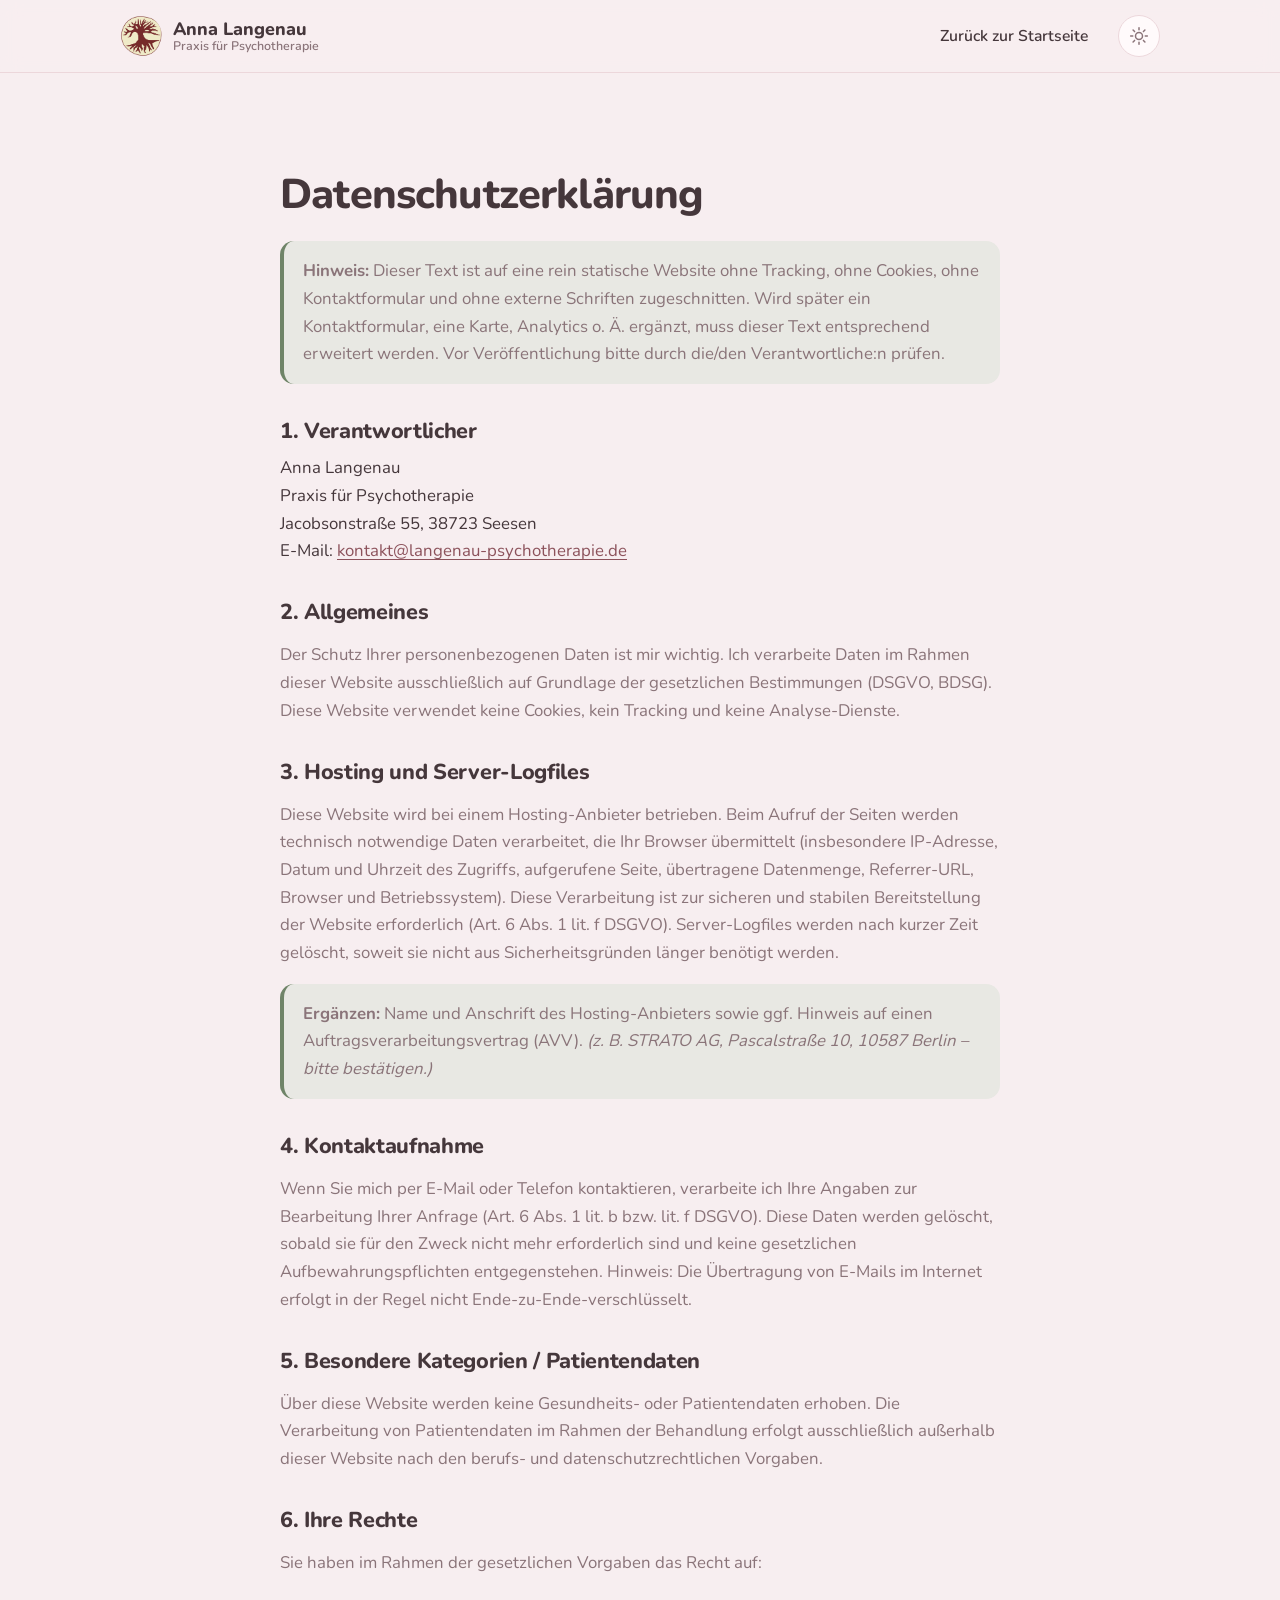
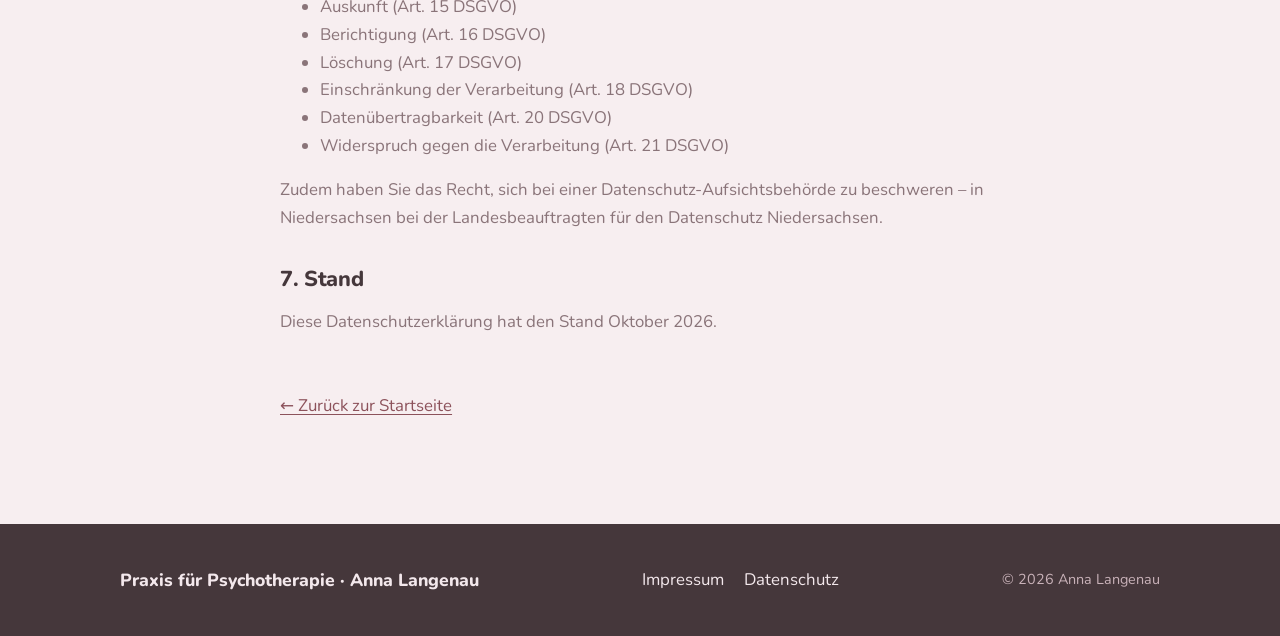
==== commit e8dcca60: "Signet: echtes Baum-Logo statt Platzhalter-Ball Baum-Emblem (Wachstum/Erdung) aus dem Original-Logo " ====
--- a/datenschutz.html
+++ b/datenschutz.html
@@ -17,7 +17,7 @@
   <header class="site-header" id="top">
     <div class="wrap header-inner">
       <a class="brand" href="index.html" aria-label="Zur Startseite">
-        <span class="brand-mark" aria-hidden="true"></span>
+        <img class="brand-mark" src="assets/img/logo-mark.png" width="42" height="42" alt="" aria-hidden="true" />
         <span class="brand-text">
           <strong>Anna Langenau</strong>
           <small>Praxis für Psychotherapie</small>
--- a/css/style.css
+++ b/css/style.css
@@ -158,9 +158,10 @@
 .header-inner { display: flex; align-items: center; justify-content: space-between; min-height: 72px; gap: 1rem; }
 
 .brand { display: inline-flex; align-items: center; gap: .7rem; text-decoration: none; color: var(--ink); }
-.brand-mark { width: 36px; height: 36px; border-radius: 50%;
-  background: radial-gradient(circle at 32% 28%, var(--primary-l), var(--primary-d));
-  box-shadow: inset 0 0 0 3px color-mix(in srgb, var(--accent) 60%, transparent); flex: none; }
+.brand-mark { width: 42px; height: 42px; flex: none; display: block; border-radius: 50%; }
+/* Im Dunkelmodus die helle Creme-Scheibe minimal beruhigen. */
+@media (prefers-color-scheme: dark) { :root:not([data-theme="light"]) .brand-mark { filter: brightness(.96); } }
+:root[data-theme="dark"] .brand-mark { filter: brightness(.96); }
 .brand-text { display: flex; flex-direction: column; line-height: 1.12; }
 .brand-text strong { font-family: var(--display); font-weight: 800; font-size: 1.12rem; }
 .brand-text small { color: var(--ink-soft); font-size: .78rem; font-weight: 600; }
@@ -311,12 +312,14 @@
   .site-nav {
     position: fixed; inset: 72px 0 auto 0;
     background: var(--paper); border-bottom: 1px solid var(--line);
-    transform: translateY(-120%); transition: transform .28s ease; box-shadow: var(--shadow);
+    transform: translateY(-120%); visibility: hidden;
+    transition: transform .28s ease, visibility .28s ease; box-shadow: var(--shadow);
   }
-  .site-nav.open { transform: translateY(0); }
-  .site-nav ul { flex-direction: column; align-items: stretch; padding: .8rem 1.25rem 1.2rem; gap: .2rem; }
+  .site-nav.open { transform: translateY(0); visibility: visible; }
+  .site-nav ul { flex-direction: column; align-items: stretch; padding: .8rem 1.25rem 1.4rem; gap: .2rem; }
   .site-nav a { padding: .85rem 1rem; }
-  .site-nav .nav-cta { margin-left: 0; text-align: center; margin-top: .4rem; }
+  .site-nav ul li:last-child { margin-top: .7rem; padding-top: .9rem; border-top: 1px solid var(--line); }
+  .site-nav .nav-cta { margin-left: 0; text-align: center; }
   .hero-inner { grid-template-columns: 1fr; }
   .hero-media { order: -1; }
   .about { grid-template-columns: 1fr; grid-template-areas: "photo" "text" "aside"; }
